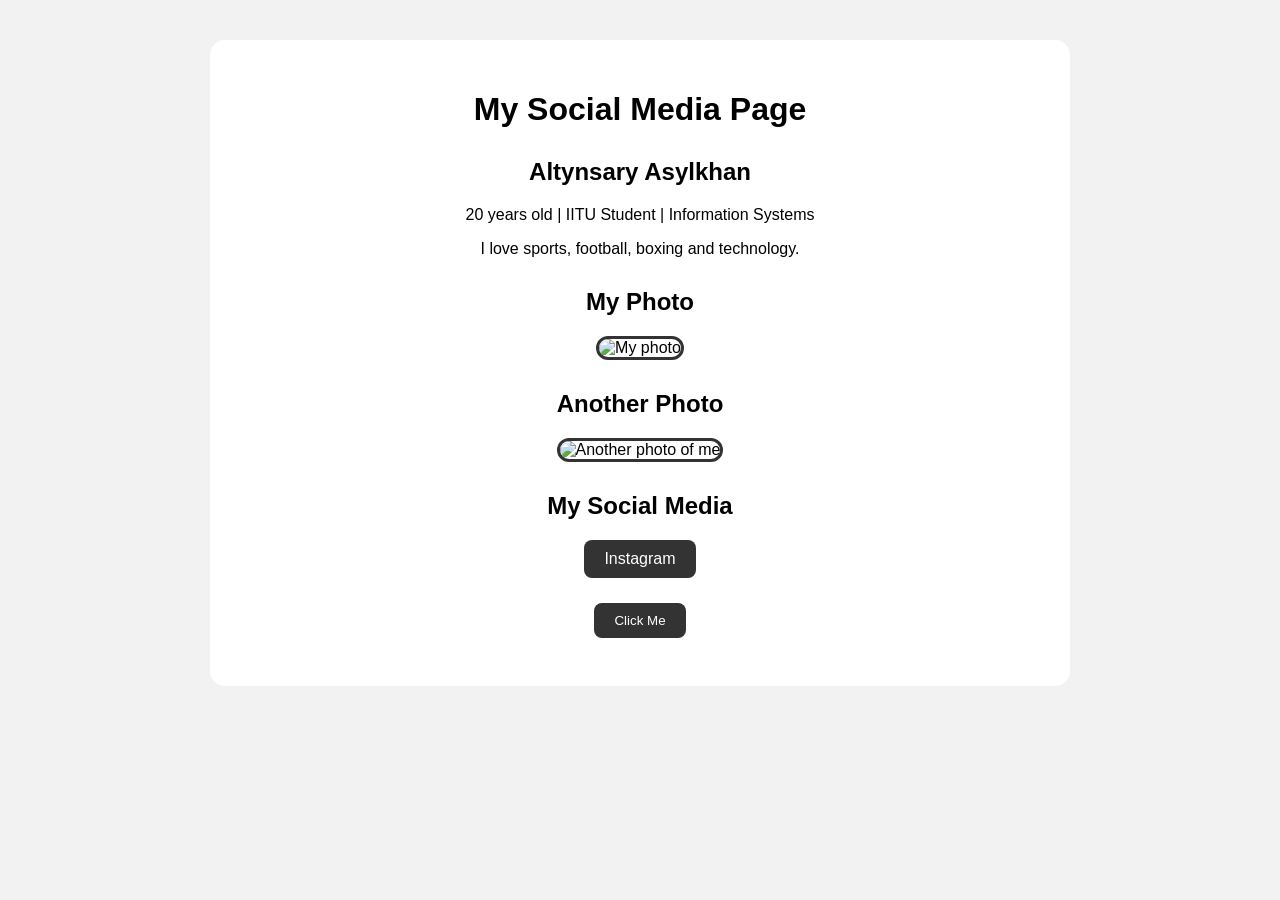
==== index.html @ ee4fee30 "Add files via upload" ====
<!DOCTYPE html>
<html lang="en">
<head>
    <meta charset="UTF-8">
    <meta name="viewport" content="width=device-width, initial-scale=1.0">
    <title>My Social Media Page</title>
    <link rel="stylesheet" href="style.css">
</head>
<body>
    <div class="container">
        <h1>My Social Media Page</h1>

        <div class="profile">
            <h2>Altynsary Asylkhan</h2>
            <p>20 years old | IITU Student | Information Systems</p>
            <p>I love sports, football, boxing and technology.</p>
        </div>

        <div class="photo-section">
            <h2>My Photo</h2>
            <img src="photo1.jpg" alt="My photo" class="my-photo">
        </div>

        <div class="photo-section">
            <h2>Another Photo</h2>
            <img src="photo2.jpg" alt="Another photo of me" class="my-photo">
        </div>

        <div class="social-media">
            <h2>My Social Media</h2>
            <a href="https://www.instagram.com/a.altynsary/" target="_blank">Instagram</a>
        </div>

        <button onclick="showMessage()">Click Me</button>
        <p id="message"></p>
    </div>

    <script src="script.js"></script>
</body>
</html>
---- style.css ----
body {
    margin: 0;
    font-family: Arial, sans-serif;
    background-color: #f2f2f2;
    text-align: center;
}

.container {
    width: 80%;
    max-width: 800px;
    margin: 40px auto;
    background-color: white;
    padding: 30px;
    border-radius: 15px;
}

h1 {
    margin-bottom: 30px;
}

.profile {
    margin-bottom: 30px;
}

.photo-section {
    margin: 30px 0;
}

.my-photo {
    width: 300px;
    height: 350px;
    object-fit: cover;
    border-radius: 15px;
    border: 3px solid #333;
}

.social-media {
    margin-top: 30px;
}

.social-media a {
    display: inline-block;
    padding: 10px 20px;
    background-color: #333;
    color: white;
    text-decoration: none;
    border-radius: 8px;
}

.social-media a:hover {
    background-color: #555;
}

button {
    margin-top: 25px;
    padding: 10px 20px;
    border: none;
    border-radius: 8px;
    cursor: pointer;
    background-color: #333;
    color: white;
}

button:hover {
    background-color: #555;
}

#message {
    font-size: 18px;
    margin-top: 15px;
}
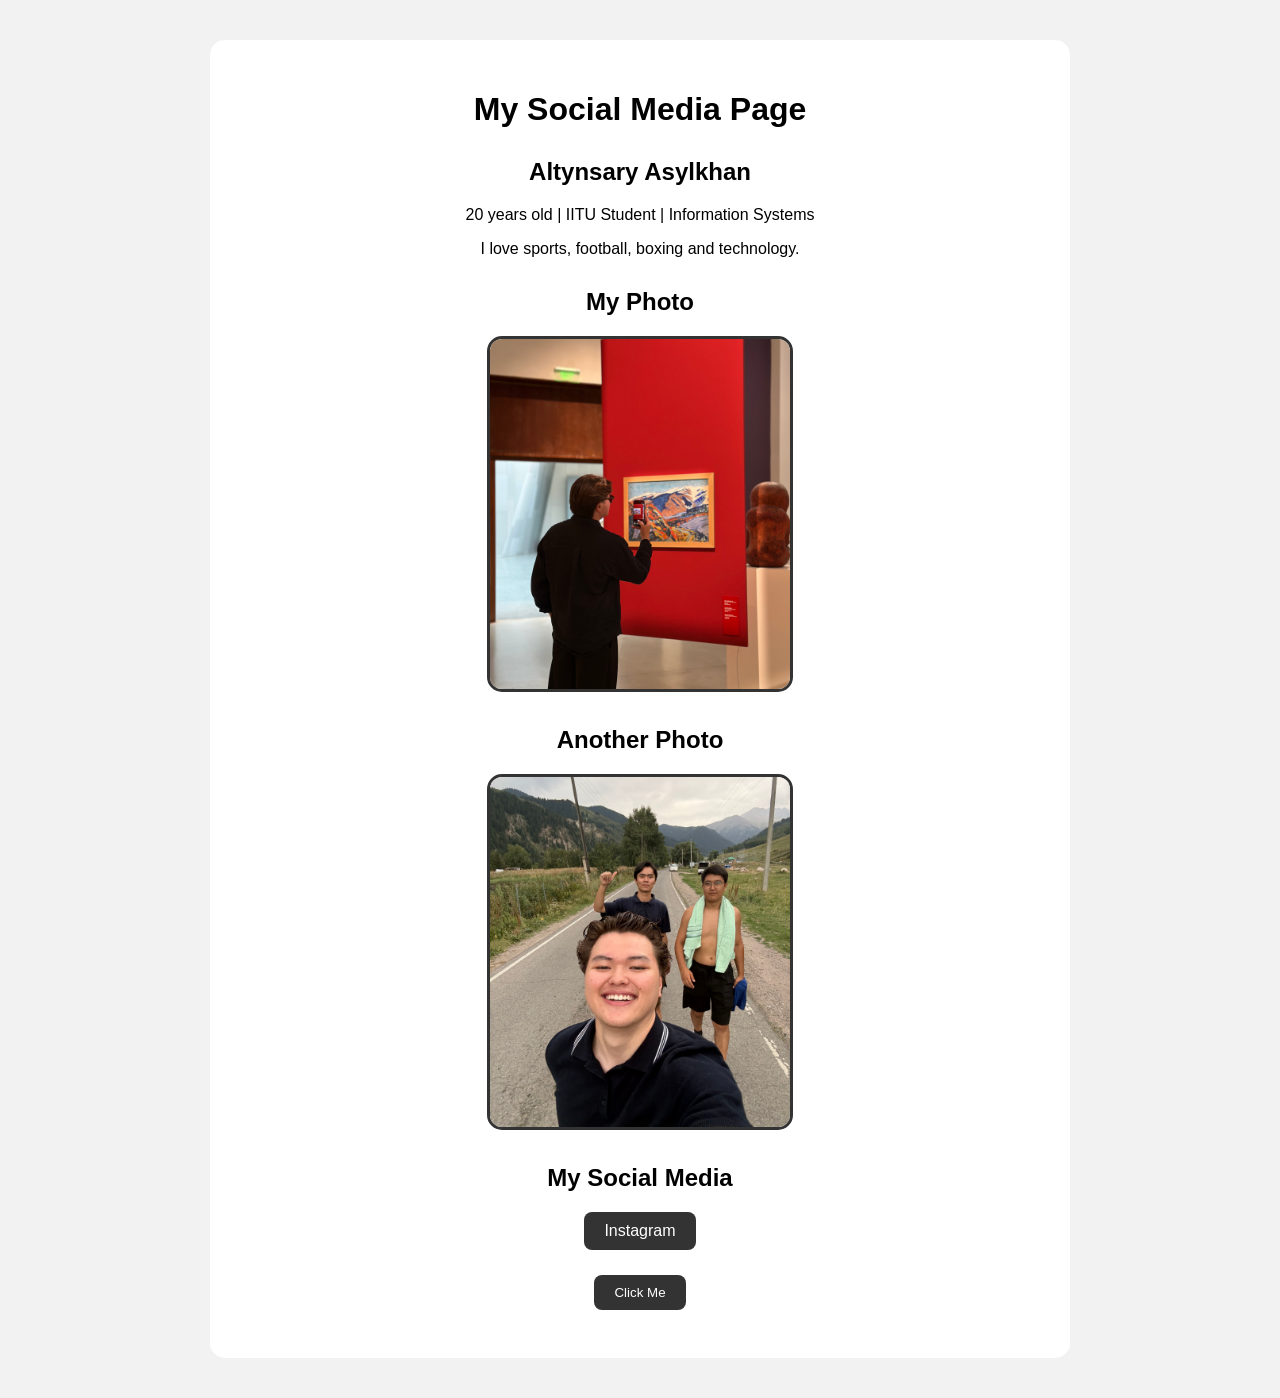
==== commit c27c9657: "Update index.html" ====
--- a/index.html
+++ b/index.html
@@ -18,12 +18,12 @@
 
         <div class="photo-section">
             <h2>My Photo</h2>
-            <img src="photo1.jpg" alt="My photo" class="my-photo">
+            <img src="IMG_0933 (1) (1).jpg" alt="My photo" class="my-photo">
         </div>
 
         <div class="photo-section">
             <h2>Another Photo</h2>
-            <img src="photo2.jpg" alt="Another photo of me" class="my-photo">
+            <img src="IMG_1447.jpg" alt="Another photo of me" class="my-photo">
         </div>
 
         <div class="social-media">
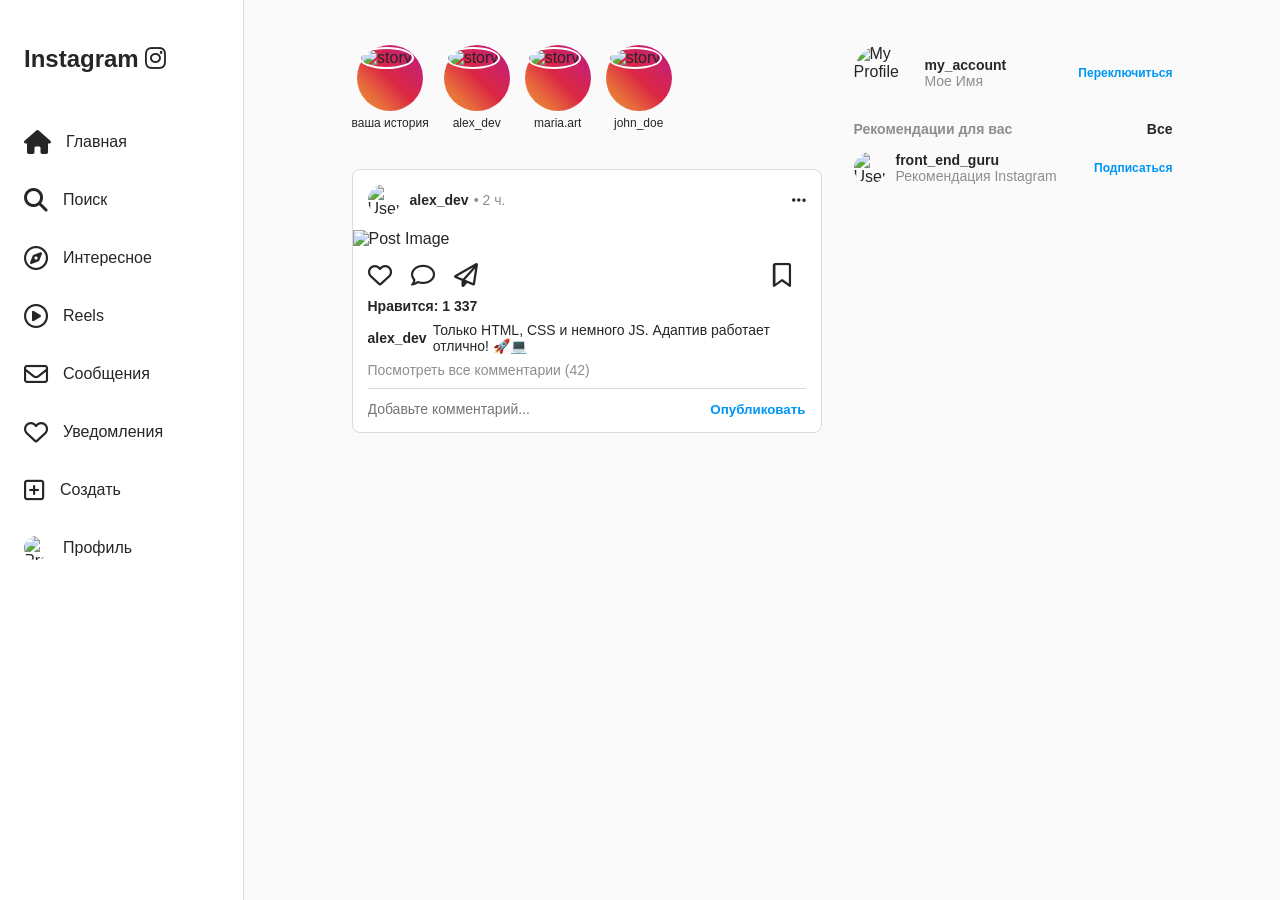
==== commit 6abada92: "Add files via upload" ====
--- a/index.html
+++ b/index.html
@@ -1,40 +1,161 @@
 <!DOCTYPE html>
-<html lang="en">
+<html lang="ru">
 <head>
     <meta charset="UTF-8">
     <meta name="viewport" content="width=device-width, initial-scale=1.0">
-    <title>My Social Media Page</title>
+    <title>Instagram Clone</title>
     <link rel="stylesheet" href="style.css">
+    <!-- Подключение иконок FontAwesome -->
+    <link rel="stylesheet" href="https://cdnjs.cloudflare.com/ajax/libs/font-awesome/6.4.0/css/all.min.css">
 </head>
 <body>
-    <div class="container">
-        <h1>My Social Media Page</h1>
+    <div class="app-container">
+        <!-- Навигация (Боковая на ПК / Нижняя на смартфонах) -->
+        <nav class="sidebar">
+            <div class="logo">
+                <span class="logo-text">Instagram</span>
+                <i class="fab fa-instagram logo-icon"></i>
+            </div>
+            <ul class="nav-links">
+                <li><a href="index.html"><i class="fas fa-home"></i> <span class="nav-text">Главная</span></a></li>
+                <li><a href="#"><i class="fas fa-search"></i> <span class="nav-text">Поиск</span></a></li>
+                <li><a href="#"><i class="far fa-compass"></i> <span class="nav-text">Интересное</span></a></li>
+                <li><a href="#"><i class="far fa-play-circle"></i> <span class="nav-text">Reels</span></a></li>
+                <li><a href="#"><i class="far fa-envelope"></i> <span class="nav-text">Сообщения</span></a></li>
+                <li><a href="#"><i class="far fa-heart"></i> <span class="nav-text">Уведомления</span></a></li>
+                <li><a href="#"><i class="far fa-plus-square"></i> <span class="nav-text">Создать</span></a></li>
+                <li><a href="profile.html"><img src="https://picsum.photos/100" class="profile-pic-micro" alt="Profile"> <span class="nav-text">Профиль</span></a></li>
+            </ul>
+        </nav>
 
-        <div class="profile">
-            <h2>Altynsary Asylkhan</h2>
-            <p>20 years old | IITU Student | Information Systems</p>
-            <p>I love sports, football, boxing and technology.</p>
-        </div>
+        <!-- Главный контент -->
+        <main class="main-content">
+            <!-- Центральная лента (Истории + Посты) -->
+            <section class="feed">
+                <!-- Истории -->
+                <div class="stories-container">
+                    <div class="story">
+                        <div class="story-ring"><img src="https://picsum.photos/101" alt="story"></div>
+                        <span>ваша история</span>
+                    </div>
+                    <div class="story">
+                        <div class="story-ring"><img src="https://picsum.photos/102" alt="story"></div>
+                        <span>alex_dev</span>
+                    </div>
+                    <div class="story">
+                        <div class="story-ring"><img src="https://picsum.photos/103" alt="story"></div>
+                        <span>maria.art</span>
+                    </div>
+                    <div class="story">
+                        <div class="story-ring"><img src="https://picsum.photos/104" alt="story"></div>
+                        <span>john_doe</span>
+                    </div>
+                </div>
 
-        <div class="photo-section">
-            <h2>My Photo</h2>
-            <img src="IMG_0933 (1) (1).jpg" alt="My photo" class="my-photo">
-        </div>
+                <!-- Пост -->
+                <article class="post">
+                    <div class="post-header">
+                        <div class="post-user-info">
+                            <!-- Кликабельная аватарка и ник, ведущие в профиль -->
+                            <a href="profile.html" class="profile-link">
+                                <img src="https://picsum.photos/102" class="profile-pic-small" alt="User">
+                                <span class="username">alex_dev</span>
+                            </a>
+                            <span class="post-time">• 2 ч.</span>
+                        </div>
+                        <i class="fas fa-ellipsis-h options-icon"></i>
+                    </div>
+                    
+                    <div class="post-image">
+                        <!-- Двойной клик по картинке тоже ставит лайк -->
+                        <img src="https://picsum.photos/600/600" alt="Post Image" id="post-photo">
+                    </div>
 
-        <div class="photo-section">
-            <h2>Another Photo</h2>
-            <img src="IMG_1447.jpg" alt="Another photo of me" class="my-photo">
-        </div>
+                    <div class="post-footer">
+                        <div class="post-actions">
+                            <div class="actions-left">
+                                <!-- Интерактивная кнопка лайка -->
+                                <i class="far fa-heart action-icon like-btn"></i>
+                                <i class="far fa-comment action-icon"></i>
+                                <i class="far fa-paper-plane action-icon"></i>
+                            </div>
+                            <div class="actions-right">
+                                <i class="far fa-bookmark action-icon"></i>
+                            </div>
+                        </div>
+                        <div class="likes-count">Нравится: <span id="likes-counter">1 337</span></div>
+                        <div class="post-caption">
+                            <a href="profile.html" class="profile-link"><span class="username">alex_dev</span></a> Только HTML, CSS и немного JS. Адаптив работает отлично! 🚀💻
+                        </div>
+                        <div class="view-comments">Посмотреть все комментарии (42)</div>
+                        <div class="add-comment">
+                            <input type="text" placeholder="Добавьте комментарий...">
+                            <button>Опубликовать</button>
+                        </div>
+                    </div>
+                </article>
+            </section>
 
-        <div class="social-media">
-            <h2>My Social Media</h2>
-            <a href="https://www.instagram.com/a.altynsary/" target="_blank">Instagram</a>
-        </div>
+            <!-- Правая панель (Рекомендации) - скрыта на мобильных -->
+            <aside class="suggestions">
+                <div class="my-profile">
+                    <a href="profile.html" class="profile-link">
+                        <img src="https://picsum.photos/100" class="profile-pic-medium" alt="My Profile">
+                    </a>
+                    <div class="profile-names">
+                        <a href="profile.html" class="profile-link"><span class="username">my_account</span></a>
+                        <span class="real-name">Мое Имя</span>
+                    </div>
+                    <a href="#" class="action-btn">Переключиться</a>
+                </div>
 
-        <button onclick="showMessage()">Click Me</button>
-        <p id="message"></p>
+                <div class="suggestions-header">
+                    <span>Рекомендации для вас</span>
+                    <a href="#">Все</a>
+                </div>
+
+                <div class="suggestion-item">
+                    <a href="profile.html" class="profile-link">
+                        <img src="https://picsum.photos/105" class="profile-pic-small" alt="User">
+                    </a>
+                    <div class="profile-names">
+                        <a href="profile.html" class="profile-link"><span class="username">front_end_guru</span></a>
+                        <span class="reason">Рекомендация Instagram</span>
+                    </div>
+                    <a href="#" class="action-btn">Подписаться</a>
+                </div>
+            </aside>
+        </main>
     </div>
 
-    <script src="script.js"></script>
+    <!-- Скрипт для работы лайков -->
+    <script>
+        const likeBtn = document.querySelector('.like-btn');
+        const postPhoto = document.querySelector('#post-photo');
+        const likesCounter = document.querySelector('#likes-counter');
+        let isLiked = false;
+        let likes = 1337;
+
+        function toggleLike() {
+            isLiked = !isLiked;
+            if (isLiked) {
+                likeBtn.classList.remove('far');
+                likeBtn.classList.add('fas', 'liked');
+                likes++;
+            } else {
+                likeBtn.classList.remove('fas', 'liked');
+                likeBtn.classList.add('far');
+                likes--;
+            }
+            likesCounter.textContent = likes.toLocaleString('ru-RU');
+        }
+
+        likeBtn.addEventListener('click', toggleLike);
+        
+        postPhoto.addEventListener('dblclick', function(e) {
+            e.preventDefault();
+            if (!isLiked) toggleLike();
+        });
+    </script>
 </body>
-</html>
+</html>
--- a/style.css
+++ b/style.css
@@ -1,71 +1,401 @@
+:root {
+    --bg-color: #fafafa;
+    --text-color: #262626;
+    --border-color: #dbdbdb;
+    --blue-color: #0095f6;
+    --light-text: #8e8e8e;
+}
+
+* {
+    margin: 0;
+    padding: 0;
+    box-sizing: border-box;
+    font-family: -apple-system, BlinkMacSystemFont, "Segoe UI", Roboto, Helvetica, Arial, sans-serif;
+}
+
 body {
-    margin: 0;
-    font-family: Arial, sans-serif;
+    background-color: var(--bg-color);
+    color: var(--text-color);
+}
+
+a {
+    text-decoration: none;
+    color: inherit;
+}
+
+.profile-link {
+    display: flex;
+    align-items: center;
+}
+
+/* Основной контейнер приложения */
+.app-container {
+    display: flex;
+    min-height: 100vh;
+}
+
+/* БОКОВАЯ НАВИГАЦИЯ */
+.sidebar {
+    width: 244px;
+    height: 100vh;
+    border-right: 1px solid var(--border-color);
+    position: fixed;
+    top: 0;
+    left: 0;
+    background-color: white;
+    padding: 20px 12px;
+    display: flex;
+    flex-direction: column;
+    z-index: 100;
+}
+
+.logo {
+    padding: 25px 12px;
+    font-size: 24px;
+    font-weight: bold;
+    font-family: cursive;
+    margin-bottom: 20px;
+}
+
+.logo-icon {
+    display: none;
+}
+
+.nav-links {
+    list-style: none;
+    display: flex;
+    flex-direction: column;
+    gap: 10px;
+}
+
+.nav-links li a {
+    display: flex;
+    align-items: center;
+    padding: 12px;
+    border-radius: 8px;
+    font-size: 16px;
+    transition: background 0.2s;
+}
+
+.nav-links li a:hover {
     background-color: #f2f2f2;
-    text-align: center;
-}
-
-.container {
+}
+
+.nav-links i {
+    font-size: 24px;
+    margin-right: 15px;
+}
+
+.profile-pic-micro {
+    width: 24px;
+    height: 24px;
+    border-radius: 50%;
+    margin-right: 15px;
+    object-fit: cover;
+}
+
+/* ГЛАВНЫЙ КОНТЕНТ */
+.main-content {
+    margin-left: 244px;
+    display: flex;
+    justify-content: center;
+    width: calc(100% - 244px);
+    padding-top: 30px;
+}
+
+.feed {
+    width: 470px;
+    margin-right: 32px;
+}
+
+/* Истории */
+.stories-container {
+    display: flex;
+    gap: 15px;
+    overflow-x: auto;
+    padding: 15px 0;
+    margin-bottom: 24px;
+    scrollbar-width: none;
+}
+
+.story {
+    display: flex;
+    flex-direction: column;
+    align-items: center;
+    cursor: pointer;
+}
+
+.story-ring {
+    width: 66px;
+    height: 66px;
+    border-radius: 50%;
+    background: linear-gradient(45deg, #f09433 0%, #e6683c 25%, #dc2743 50%, #cc2366 75%, #bc1888 100%);
+    padding: 2px;
+    margin-bottom: 5px;
+}
+
+.story-ring img {
+    width: 100%;
+    height: 100%;
+    border-radius: 50%;
+    border: 2px solid white;
+    object-fit: cover;
+}
+
+.story span {
+    font-size: 12px;
+}
+
+/* Посты */
+.post {
+    background: white;
+    border: 1px solid var(--border-color);
+    border-radius: 8px;
+    margin-bottom: 20px;
+}
+
+.post-header {
+    display: flex;
+    justify-content: space-between;
+    align-items: center;
+    padding: 14px 15px;
+}
+
+.post-user-info {
+    display: flex;
+    align-items: center;
+}
+
+.profile-pic-small {
+    width: 32px;
+    height: 32px;
+    border-radius: 50%;
+    margin-right: 10px;
+    object-fit: cover;
+}
+
+.username {
+    font-weight: 600;
+    font-size: 14px;
+}
+
+.post-time {
+    color: var(--light-text);
+    font-size: 14px;
+    margin-left: 5px;
+}
+
+.options-icon {
+    cursor: pointer;
+}
+
+.post-image img {
+    width: 100%;
+    display: block;
+    cursor: pointer;
+}
+
+.post-footer {
+    padding: 15px;
+}
+
+.post-actions {
+    display: flex;
+    justify-content: space-between;
+    margin-bottom: 10px;
+}
+
+.action-icon {
+    font-size: 24px;
+    margin-right: 15px;
+    cursor: pointer;
+    transition: transform 0.1s;
+}
+
+.action-icon:hover {
+    color: var(--light-text);
+}
+
+/* Стили активного лайка */
+.like-btn.liked {
+    color: #ed4956;
+    animation: pop 0.3s ease-in-out;
+}
+
+@keyframes pop {
+    0% { transform: scale(1); }
+    50% { transform: scale(1.3); }
+    100% { transform: scale(1); }
+}
+
+.likes-count {
+    font-weight: 600;
+    font-size: 14px;
+    margin-bottom: 8px;
+}
+
+.post-caption {
+    font-size: 14px;
+    margin-bottom: 8px;
+    display: flex;
+    gap: 6px;
+}
+
+.view-comments {
+    color: var(--light-text);
+    font-size: 14px;
+    margin-bottom: 8px;
+    cursor: pointer;
+}
+
+.add-comment {
+    display: flex;
+    justify-content: space-between;
+    border-top: 1px solid var(--border-color);
+    padding-top: 12px;
+    margin-top: 10px;
+}
+
+.add-comment input {
+    border: none;
+    outline: none;
     width: 80%;
-    max-width: 800px;
-    margin: 40px auto;
-    background-color: white;
-    padding: 30px;
-    border-radius: 15px;
-}
-
-h1 {
-    margin-bottom: 30px;
-}
-
-.profile {
-    margin-bottom: 30px;
-}
-
-.photo-section {
-    margin: 30px 0;
-}
-
-.my-photo {
-    width: 300px;
-    height: 350px;
+    font-size: 14px;
+}
+
+.add-comment button {
+    border: none;
+    background: none;
+    color: var(--blue-color);
+    font-weight: 600;
+    cursor: pointer;
+}
+
+/* РЕКОМЕНДАЦИИ */
+.suggestions {
+    width: 319px;
+    padding-top: 15px;
+}
+
+.my-profile, .suggestion-item {
+    display: flex;
+    align-items: center;
+    margin-bottom: 20px;
+}
+
+.profile-pic-medium {
+    width: 56px;
+    height: 56px;
+    border-radius: 50%;
+    margin-right: 15px;
     object-fit: cover;
-    border-radius: 15px;
-    border: 3px solid #333;
-}
-
-.social-media {
-    margin-top: 30px;
-}
-
-.social-media a {
-    display: inline-block;
-    padding: 10px 20px;
-    background-color: #333;
-    color: white;
-    text-decoration: none;
-    border-radius: 8px;
-}
-
-.social-media a:hover {
-    background-color: #555;
-}
-
-button {
-    margin-top: 25px;
-    padding: 10px 20px;
-    border: none;
-    border-radius: 8px;
-    cursor: pointer;
-    background-color: #333;
-    color: white;
-}
-
-button:hover {
-    background-color: #555;
-}
-
-#message {
-    font-size: 18px;
-    margin-top: 15px;
-}
+}
+
+.profile-names {
+    display: flex;
+    flex-direction: column;
+    flex-grow: 1;
+    font-size: 14px;
+}
+
+.real-name, .reason {
+    color: var(--light-text);
+}
+
+.action-btn {
+    color: var(--blue-color);
+    font-size: 12px;
+    font-weight: 600;
+}
+
+.suggestions-header {
+    display: flex;
+    justify-content: space-between;
+    font-size: 14px;
+    font-weight: 600;
+    color: var(--light-text);
+    margin-bottom: 15px;
+}
+
+.suggestions-header a {
+    color: var(--text-color);
+}
+
+/* АДАПТИВНОСТЬ */
+@media (max-width: 1199px) {
+    .sidebar {
+        width: 72px;
+        align-items: center;
+    }
+    .logo-text, .nav-text {
+        display: none;
+    }
+    .logo-icon {
+        display: block;
+        font-size: 24px;
+    }
+    .nav-links li a {
+        justify-content: center;
+        padding: 12px;
+    }
+    .nav-links i {
+        margin-right: 0;
+    }
+    .profile-pic-micro {
+        margin-right: 0;
+    }
+    .main-content {
+        margin-left: 72px;
+        width: calc(100% - 72px);
+    }
+    .suggestions {
+        display: none;
+    }
+    .feed {
+        margin-right: 0;
+    }
+}
+
+@media (max-width: 768px) {
+    .sidebar {
+        width: 100%;
+        height: 60px;
+        flex-direction: row;
+        top: auto;
+        bottom: 0;
+        border-right: none;
+        border-top: 1px solid var(--border-color);
+        padding: 0;
+        z-index: 1000;
+    }
+    .logo {
+        display: none;
+    }
+    .nav-links {
+        flex-direction: row;
+        width: 100%;
+        justify-content: space-around;
+        align-items: center;
+        margin: 0;
+    }
+    .nav-links li {
+        width: 100%;
+    }
+    .nav-links li a {
+        justify-content: center;
+    }
+    .main-content {
+        margin-left: 0;
+        width: 100%;
+        padding-top: 10px;
+        padding-bottom: 70px;
+    }
+    .feed {
+        width: 100%;
+    }
+    .post {
+        border-left: none;
+        border-right: none;
+        border-radius: 0;
+    }
+}
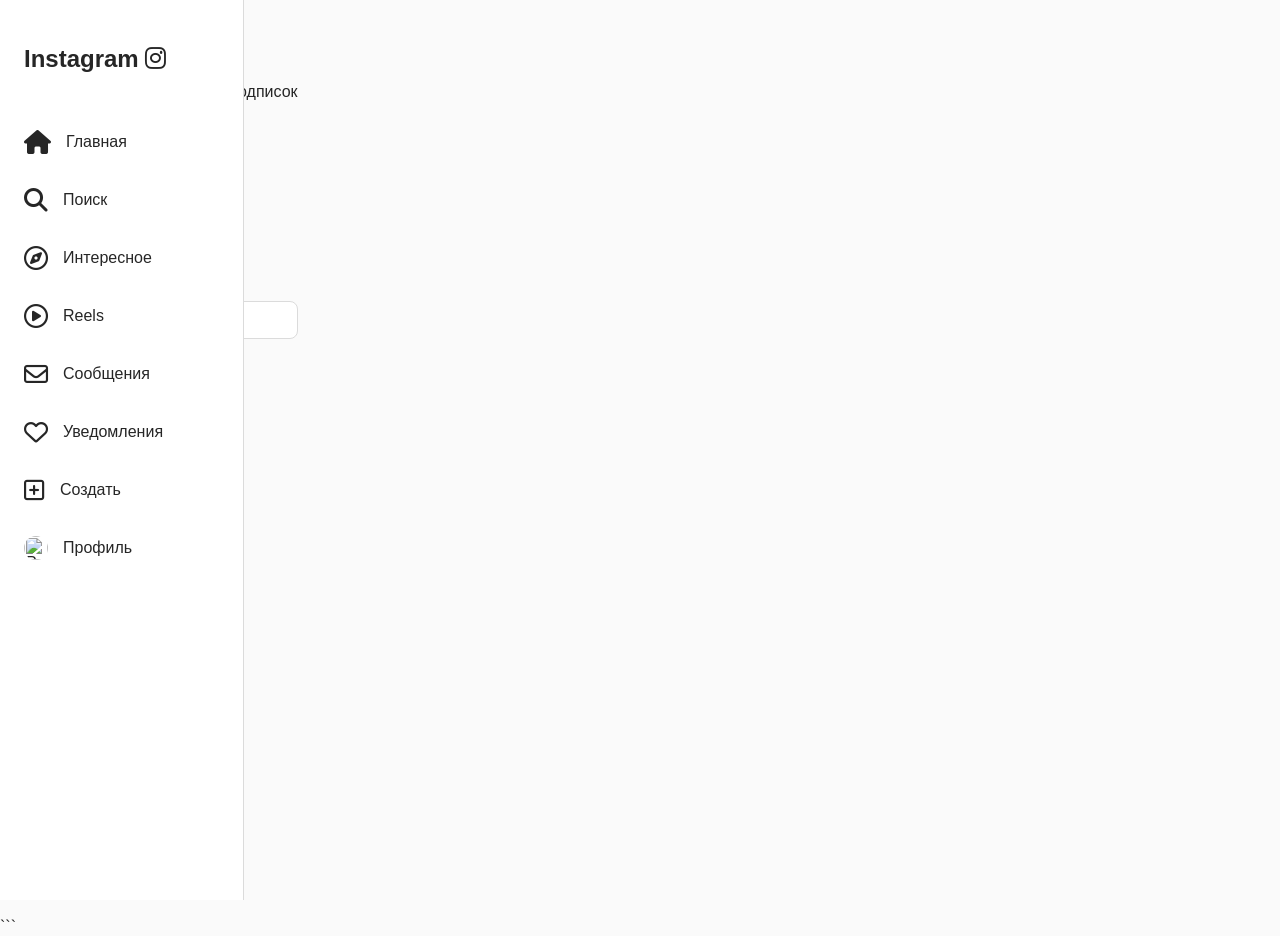
==== commit 9ff25711: "Update index.html" ====
--- a/index.html
+++ b/index.html
@@ -1,161 +1,251 @@
+```html
 <!DOCTYPE html>
 <html lang="ru">
 <head>
     <meta charset="UTF-8">
     <meta name="viewport" content="width=device-width, initial-scale=1.0">
-    <title>Instagram Clone</title>
+    <title>a.altynsary - Instagram</title>
+
     <link rel="stylesheet" href="style.css">
-    <!-- Подключение иконок FontAwesome -->
-    <link rel="stylesheet" href="https://cdnjs.cloudflare.com/ajax/libs/font-awesome/6.4.0/css/all.min.css">
+
+    <!-- FontAwesome -->
+    <link rel="stylesheet"
+          href="https://cdnjs.cloudflare.com/ajax/libs/font-awesome/6.4.0/css/all.min.css">
 </head>
+
 <body>
-    <div class="app-container">
-        <!-- Навигация (Боковая на ПК / Нижняя на смартфонах) -->
-        <nav class="sidebar">
-            <div class="logo">
-                <span class="logo-text">Instagram</span>
-                <i class="fab fa-instagram logo-icon"></i>
-            </div>
-            <ul class="nav-links">
-                <li><a href="index.html"><i class="fas fa-home"></i> <span class="nav-text">Главная</span></a></li>
-                <li><a href="#"><i class="fas fa-search"></i> <span class="nav-text">Поиск</span></a></li>
-                <li><a href="#"><i class="far fa-compass"></i> <span class="nav-text">Интересное</span></a></li>
-                <li><a href="#"><i class="far fa-play-circle"></i> <span class="nav-text">Reels</span></a></li>
-                <li><a href="#"><i class="far fa-envelope"></i> <span class="nav-text">Сообщения</span></a></li>
-                <li><a href="#"><i class="far fa-heart"></i> <span class="nav-text">Уведомления</span></a></li>
-                <li><a href="#"><i class="far fa-plus-square"></i> <span class="nav-text">Создать</span></a></li>
-                <li><a href="profile.html"><img src="https://picsum.photos/100" class="profile-pic-micro" alt="Profile"> <span class="nav-text">Профиль</span></a></li>
-            </ul>
-        </nav>
-
-        <!-- Главный контент -->
-        <main class="main-content">
-            <!-- Центральная лента (Истории + Посты) -->
-            <section class="feed">
-                <!-- Истории -->
-                <div class="stories-container">
-                    <div class="story">
-                        <div class="story-ring"><img src="https://picsum.photos/101" alt="story"></div>
-                        <span>ваша история</span>
-                    </div>
-                    <div class="story">
-                        <div class="story-ring"><img src="https://picsum.photos/102" alt="story"></div>
-                        <span>alex_dev</span>
-                    </div>
-                    <div class="story">
-                        <div class="story-ring"><img src="https://picsum.photos/103" alt="story"></div>
-                        <span>maria.art</span>
-                    </div>
-                    <div class="story">
-                        <div class="story-ring"><img src="https://picsum.photos/104" alt="story"></div>
-                        <span>john_doe</span>
-                    </div>
-                </div>
-
-                <!-- Пост -->
-                <article class="post">
-                    <div class="post-header">
-                        <div class="post-user-info">
-                            <!-- Кликабельная аватарка и ник, ведущие в профиль -->
-                            <a href="profile.html" class="profile-link">
-                                <img src="https://picsum.photos/102" class="profile-pic-small" alt="User">
-                                <span class="username">alex_dev</span>
-                            </a>
-                            <span class="post-time">• 2 ч.</span>
-                        </div>
-                        <i class="fas fa-ellipsis-h options-icon"></i>
-                    </div>
-                    
-                    <div class="post-image">
-                        <!-- Двойной клик по картинке тоже ставит лайк -->
-                        <img src="https://picsum.photos/600/600" alt="Post Image" id="post-photo">
-                    </div>
-
-                    <div class="post-footer">
-                        <div class="post-actions">
-                            <div class="actions-left">
-                                <!-- Интерактивная кнопка лайка -->
-                                <i class="far fa-heart action-icon like-btn"></i>
-                                <i class="far fa-comment action-icon"></i>
-                                <i class="far fa-paper-plane action-icon"></i>
-                            </div>
-                            <div class="actions-right">
-                                <i class="far fa-bookmark action-icon"></i>
-                            </div>
-                        </div>
-                        <div class="likes-count">Нравится: <span id="likes-counter">1 337</span></div>
-                        <div class="post-caption">
-                            <a href="profile.html" class="profile-link"><span class="username">alex_dev</span></a> Только HTML, CSS и немного JS. Адаптив работает отлично! 🚀💻
-                        </div>
-                        <div class="view-comments">Посмотреть все комментарии (42)</div>
-                        <div class="add-comment">
-                            <input type="text" placeholder="Добавьте комментарий...">
-                            <button>Опубликовать</button>
-                        </div>
-                    </div>
-                </article>
-            </section>
-
-            <!-- Правая панель (Рекомендации) - скрыта на мобильных -->
-            <aside class="suggestions">
-                <div class="my-profile">
-                    <a href="profile.html" class="profile-link">
-                        <img src="https://picsum.photos/100" class="profile-pic-medium" alt="My Profile">
-                    </a>
-                    <div class="profile-names">
-                        <a href="profile.html" class="profile-link"><span class="username">my_account</span></a>
-                        <span class="real-name">Мое Имя</span>
-                    </div>
-                    <a href="#" class="action-btn">Переключиться</a>
-                </div>
-
-                <div class="suggestions-header">
-                    <span>Рекомендации для вас</span>
-                    <a href="#">Все</a>
-                </div>
-
-                <div class="suggestion-item">
-                    <a href="profile.html" class="profile-link">
-                        <img src="https://picsum.photos/105" class="profile-pic-small" alt="User">
-                    </a>
-                    <div class="profile-names">
-                        <a href="profile.html" class="profile-link"><span class="username">front_end_guru</span></a>
-                        <span class="reason">Рекомендация Instagram</span>
-                    </div>
-                    <a href="#" class="action-btn">Подписаться</a>
-                </div>
-            </aside>
-        </main>
-    </div>
-
-    <!-- Скрипт для работы лайков -->
-    <script>
-        const likeBtn = document.querySelector('.like-btn');
-        const postPhoto = document.querySelector('#post-photo');
-        const likesCounter = document.querySelector('#likes-counter');
-        let isLiked = false;
-        let likes = 1337;
-
-        function toggleLike() {
-            isLiked = !isLiked;
-            if (isLiked) {
-                likeBtn.classList.remove('far');
-                likeBtn.classList.add('fas', 'liked');
-                likes++;
-            } else {
-                likeBtn.classList.remove('fas', 'liked');
-                likeBtn.classList.add('far');
-                likes--;
-            }
-            likesCounter.textContent = likes.toLocaleString('ru-RU');
-        }
-
-        likeBtn.addEventListener('click', toggleLike);
-        
-        postPhoto.addEventListener('dblclick', function(e) {
-            e.preventDefault();
-            if (!isLiked) toggleLike();
-        });
-    </script>
+
+<div class="app-container">
+
+    <!-- Боковая навигация -->
+    <nav class="sidebar">
+
+        <div class="logo">
+            <span class="logo-text">Instagram</span>
+            <i class="fab fa-instagram logo-icon"></i>
+        </div>
+
+        <ul class="nav-links">
+
+            <li>
+                <a href="index.html">
+                    <i class="fas fa-home"></i>
+                    <span class="nav-text">Главная</span>
+                </a>
+            </li>
+
+            <li>
+                <a href="#">
+                    <i class="fas fa-search"></i>
+                    <span class="nav-text">Поиск</span>
+                </a>
+            </li>
+
+            <li>
+                <a href="#">
+                    <i class="far fa-compass"></i>
+                    <span class="nav-text">Интересное</span>
+                </a>
+            </li>
+
+            <li>
+                <a href="#">
+                    <i class="far fa-play-circle"></i>
+                    <span class="nav-text">Reels</span>
+                </a>
+            </li>
+
+            <li>
+                <a href="#">
+                    <i class="far fa-envelope"></i>
+                    <span class="nav-text">Сообщения</span>
+                </a>
+            </li>
+
+            <li>
+                <a href="#">
+                    <i class="far fa-heart"></i>
+                    <span class="nav-text">Уведомления</span>
+                </a>
+            </li>
+
+            <li>
+                <a href="#">
+                    <i class="far fa-plus-square"></i>
+                    <span class="nav-text">Создать</span>
+                </a>
+            </li>
+
+            <li>
+                <a href="index.html">
+                    <img src="profile.jpg"
+                         class="profile-pic-micro"
+                         alt="Profile">
+                    <span class="nav-text">Профиль</span>
+                </a>
+            </li>
+
+        </ul>
+    </nav>
+
+
+    <!-- Основная часть профиля -->
+    <main class="profile-page">
+
+        <!-- Шапка профиля -->
+        <section class="profile-header">
+
+            <div class="profile-avatar">
+                <img src="profile.jpg" alt="a.altynsary">
+            </div>
+
+            <div class="profile-info">
+
+                <div class="profile-top">
+
+                    <h1>a.altynsary</h1>
+
+                    <button class="edit-btn">
+                        Редактировать профиль
+                    </button>
+
+                    <i class="fas fa-cog settings-icon"></i>
+
+                </div>
+
+                <div class="profile-stats">
+
+                    <span>
+                        <strong>1</strong> публикация
+                    </span>
+
+                    <span>
+                        <strong>0</strong> подписчиков
+                    </span>
+
+                    <span>
+                        <strong>0</strong> подписок
+                    </span>
+
+                </div>
+
+                <div class="profile-bio">
+
+                    <strong>Altynsary Asylkhan</strong>
+
+                    <p>
+                        IITU Student 🎓
+                    </p>
+
+                    <p>
+                        Information Systems 💻
+                    </p>
+
+                    <p>
+                        Sports • Football • Boxing ⚽🥊
+                    </p>
+
+                    <p>
+                        📍 Almaty, Kazakhstan
+                    </p>
+
+                </div>
+
+            </div>
+
+        </section>
+
+
+        <!-- Актуальные истории -->
+        <section class="highlights">
+
+            <div class="highlight">
+                <div class="highlight-circle">
+                    <i class="fas fa-plus"></i>
+                </div>
+                <span>Новая</span>
+            </div>
+
+        </section>
+
+
+        <!-- Раздел публикаций -->
+        <div class="profile-tabs">
+
+            <div class="tab active">
+                <i class="fas fa-table-cells"></i>
+                ПУБЛИКАЦИИ
+            </div>
+
+            <div class="tab">
+                <i class="fas fa-video"></i>
+                REELS
+            </div>
+
+            <div class="tab">
+                <i class="far fa-bookmark"></i>
+                СОХРАНЕННОЕ
+            </div>
+
+            <div class="tab">
+                <i class="far fa-user"></i>
+                ОТМЕТКИ
+            </div>
+
+        </div>
+
+
+        <!-- ОДИН ПОСТ -->
+        <section class="posts-grid">
+
+            <article class="post">
+
+                <!-- Здесь будет твоя фотография -->
+                <img src="my-photo.jpg"
+                     alt="My Instagram post"
+                     class="post-image">
+
+                <div class="post-overlay">
+
+                    <span>
+                        <i class="fas fa-heart"></i>
+                        1337
+                    </span>
+
+                    <span>
+                        <i class="fas fa-comment"></i>
+                        42
+                    </span>
+
+                </div>
+
+            </article>
+
+        </section>
+
+    </main>
+
+</div>
+
+
+<!-- JavaScript -->
+<script>
+
+    const post = document.querySelector('.post');
+    const image = document.querySelector('.post-image');
+
+    post.addEventListener('dblclick', function () {
+
+        post.classList.add('liked');
+
+        setTimeout(function () {
+            post.classList.remove('liked');
+        }, 800);
+
+    });
+
+</script>
+
 </body>
-</html>+</html>
+```
